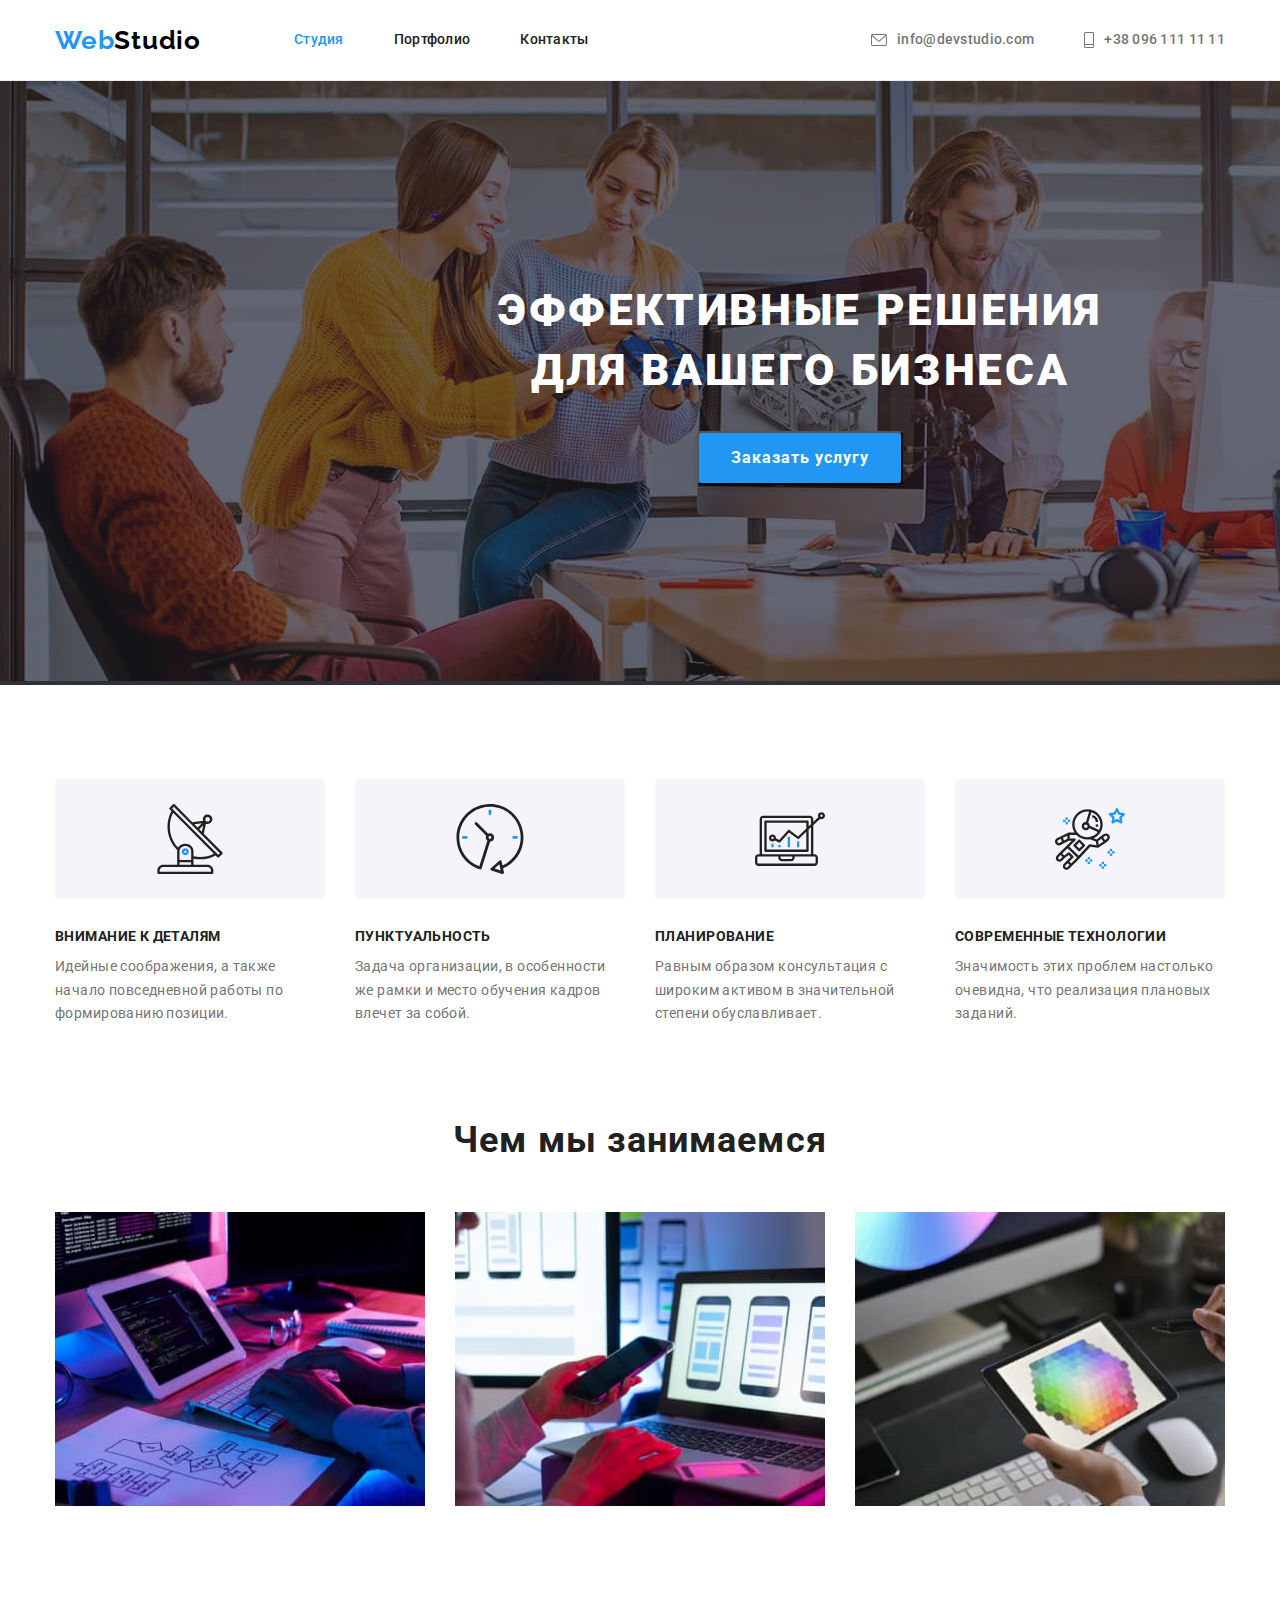
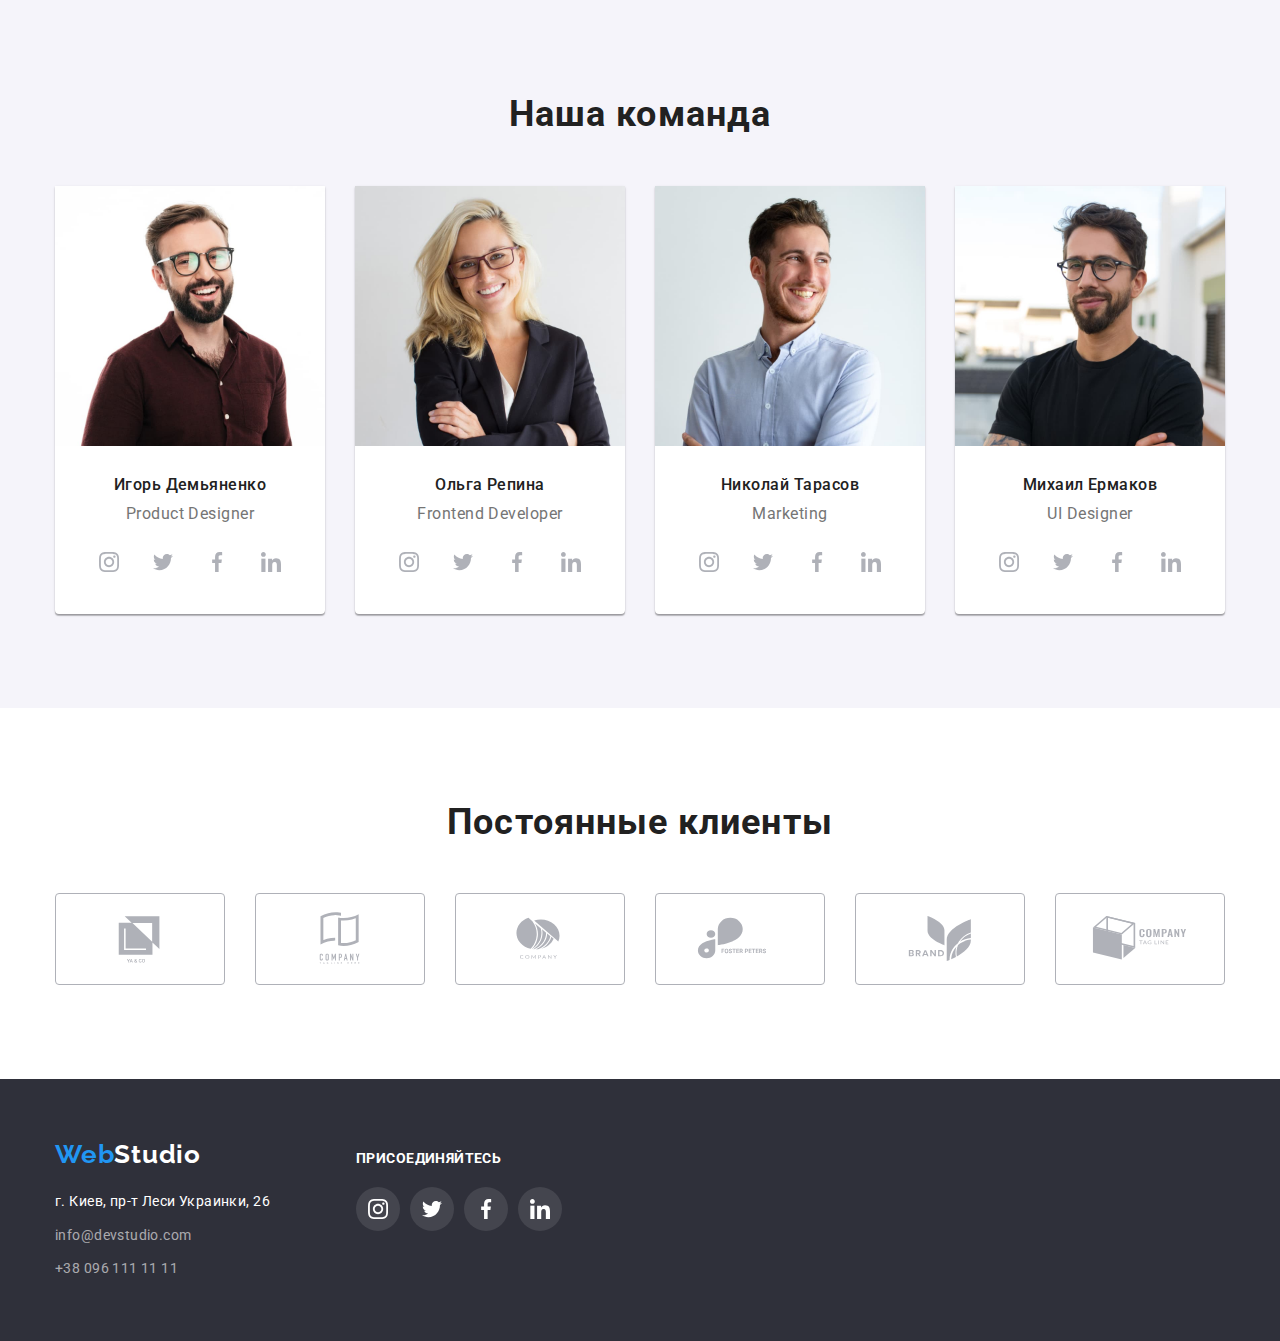
==== index.html @ 5a4e295c "first commit" ====
<!DOCTYPE html>
<html lang="en">
    <head>
        <meta charset="UTF-8">
        <meta http-equiv="X-UA-Compatible" content="IE=edge">
        <meta name="viewport" content="width=device-width, initial-scale=1.0">
        <title>Document</title>
        <link rel="preconnect" href="https://fonts.googleapis.com">
        <link rel="preconnect" href="https://fonts.gstatic.com" crossorigin>
        <link href="https://fonts.googleapis.com/css2?family=Raleway:wght@700&family=Roboto:wght@400;500;700;900&display=swap"
            rel="stylesheet">
        <link rel="stylesheet" href="./css/modern-normalize.css">
        
        <link rel="stylesheet" href="./css/styles.css">
    </head>
    <body>
        <!-- page navigation -->
        <header class="page-header">
            <div class="container page-header__wrapper">
                <nav class="page-header__nav">
                    <a class="logo page-header__logo link" href="index.html"><span class="logo__text">Web</span>Studio</a>
                    <ul class="site-nav list ">
                        <li class="site-nav__item">
                            <a class="site-nav__link link site-nav__link--color" href="index.html">Студия</a>
                        </li>
                        <li class="site-nav__item">
                            <a class="site-nav__link link" href="portfolio.html">Портфолио</a>
                        </li>
                        <li class="site-nav__item">
                            <a class="site-nav__link link" href="">Контакты</a>
                        </li>
                    </ul>
                </nav>
                <ul class="site-contact list ">
                    <li class="site-contact__item">
                        <a class="site-contact__link link" href="">
                        <svg class="site_contact__link--svg" width="16" height="12">
                            <use href="./images/sprite.svg#icon-envelope"></use>
                        </svg>
                        info@devstudio.com
                    </a></li>
                    <li class="site-contact__item">
                        <a class="site-contact__link link" href="">
                            <svg class="site_contact__link--svg" width="10" height="16">
                                <use href="./images/sprite.svg#icon-phone"></use>
                            </svg>
                            +38 096 111 11 11</a></li>
                </ul>
            </div>   
        </header>
        <main>
            <!-- hero -->
            <section class="section-hero">
                <div class="container">
                    <h1 class="main-title">Эффективные решения для вашего бизнеса</h1>
                    <button class="button section-hero__button" type="button">Заказать услугу</button>
                </div>
            
            </section>
            <!-- Особенности -->
            <section class="section-lead">
                <div class="container">
                    <h2 class="title title-hidden">Особенности</h2>
                    <ul class="section-lead__list list">   
                        <li class="section-lead__item">
                            <div class="section-lead__feature--wrapper">
                                <svg class="section-lead__feature--svg" width="70" height="70">
                                    <use href="./images/sprite.svg#icon-antenna"></use>
                                </svg>
                            </div>
                            <h3 class="section-lead__title">внимание к деталям</h3>
                            <p class="text section-lead__text">Идейные соображения, а также начало повседневной работы по формированию
                                позиции.</p>
                        </li>
                        <li class="section-lead__item">
                            <div class="section-lead__feature--wrapper">
                                <svg class="section-lead__feature--svg" width="70" height="70">
                                    <use href="./images/sprite.svg#icon-clock"></use>
                                </svg>
                            </div>
                            <h3 class="section-lead__title">Пунктуальность</h3>
                            <p class="text section-lead__text">Задача организации, в особенности же рамки и место обучения кадров влечет за
                                собой.</p>
                        </li>
                        <li class="section-lead__item">
                            <div class="section-lead__feature--wrapper">
                                <svg class="section-lead__feature--svg" width="70" height="70">
                                    <use href="./images/sprite.svg#icon-diagram"></use>
                                </svg>
                            </div>
                            <h3 class="section-lead__title">Планирование</h3>
                            <p class="text section-lead__text"> Равным образом консультация с широким активом в значительной степени
                                обуславливает.</p>
                        </li>
                        <li class="section-lead__item">
                            <div class="section-lead__feature--wrapper">
                                <svg class="section-lead__feature--svg" width="70" height="70">
                                    <use href="./images/sprite.svg#icon-astronaut"></use>
                                </svg>
                            </div>
                            <h3 class="section-lead__title">Современные технологии</h3>
                            <p class="text section-lead__text">Значимость этих проблем настолько очевидна, что реализация плановых заданий.
                            </p>
                        </li>
                    </ul>
                </div>   
            </section>
            <!-- Чем мы занимаемся -->
            <section class="section-about">
                <div class="container">
                    <h2 class="title section-about__title">Чем мы занимаемся</h2>
                    <ul class="section-about__list list">
                        <li class="section-about__item"><img class="section-about__img" src="./images/image1.jpg" alt="image1" width="370"
                                height="294"></li>
                        <li class="section-about__item"><img class="section-about__img" src="./images/image2.jpg" alt="image2" width="370"
                                height="294"></li>
                        <li class="section-about__item"><img class="section-about__img" src="./images/image3.jpg" alt="image3" width="370"
                                height="294"></li>
                    </ul>
                </div> 
            </section>
            <!-- Наша команда -->
            <section class="section-team">
                <div class="container">
                    <h2 class="title section-team__title">Наша команда</h2>
                    <ul class="section-team-card__list list">
                        <li class="section-team-card__item">
                            <img class="section-team-card__img" src="./images/harry.jpg" alt="Игорь" width="270" height="260">
                            <div class="section-team-card__wrapper">
                                <h3 class="section-team-card__title">Игорь Демьяненко</h3>
                                <p class="text section-team-card__text">Product Designer</p>
                                <ul class="social-media__list list">
                                    <li class="social-media_item">
                                        <a class="social-media__link link" href="">
                                            <svg class="social-media__svg" width="20" height="20">
                                                <use  href="./images/sprite.svg#icon-instagram" ></use>
                                            </svg>
                                        </a></li>
                                    <li class="social-media_item">
                                        <a class="social-media__link link" href="">
                                            <svg class="social-media__svg" width="20" height="20">
                                                <use href="./images/sprite.svg#icon-twitter" ></use>
                                            </svg>
                                        </a>
                                    </li>
                                    <li class="social-media_item">
                                        <a class="social-media__link link" href="">
                                            <svg class="social-media__svg" width="20" height="20">
                                                <use href="./images/sprite.svg#icon-facebook" ></use>
                                            </svg>
                                        </a>
                                    </li>
                                    <li class="social-media_item">
                                        <a class="social-media__link link" href="">
                                            <svg class="social-media__svg" width="20" height="20">
                                                <use href="./images/sprite.svg#icon-linkedin" ></use>
                                            </svg>
                                        </a>
                                    </li>
                                </ul>
                            </div>
                        </li>
                        <li class="section-team-card__item">
                            <img class="section-team-card__img" src="./images/olya.jpg" alt="Ольга" width="270" height="260">
                            <div class="section-team-card__wrapper">
                                <h3 class="section-team-card__title">Ольга Репина</h3>
                                <p class="text section-team-card__text">Frontend Developer</p>
                                <ul class="social-media__list list">
                                    <li class="social-media_item">
                                        <a class="social-media__link link" href="">
                                            <svg class="social-media__svg" width="20" height="20">
                                                <use href="./images/sprite.svg#icon-instagram"></use>
                                            </svg>
                                        </a>
                                    </li>
                                    <li class="social-media_item">
                                        <a class="social-media__link link" href="">
                                            <svg class="social-media__svg" width="20" height="20">
                                                <use href="./images/sprite.svg#icon-twitter"></use>
                                            </svg>
                                        </a>
                                    </li>
                                    <li class="social-media_item">
                                        <a class="social-media__link link" href="">
                                            <svg class="social-media__svg" width="20" height="20">
                                                <use href="./images/sprite.svg#icon-facebook"></use>
                                            </svg>
                                        </a>
                                    </li>
                                    <li class="social-media_item">
                                        <a class="social-media__link link" href="">
                                            <svg class="social-media__svg" width="20" height="20">
                                                <use href="./images/sprite.svg#icon-linkedin"></use>
                                            </svg>
                                        </a>
                                    </li>
                                </ul>
                            </div>
                        </li>
                        <li class="section-team-card__item">
                            <img class="section-team-card__img" src="./images/nick.jpg" alt="Николай" width="270" height="260">
                            <div class="section-team-card__wrapper">
                                <h3 class="section-team-card__title">Николай Тарасов</h3>
                                <p class="text section-team-card__text">Marketing</p>
                                <ul class="social-media__list list">
                                    <li class="social-media_item">
                                        <a class="social-media__link link" href="">
                                            <svg class="social-media__svg" width="20" height="20">
                                                <use href="./images/sprite.svg#icon-instagram"></use>
                                            </svg>
                                        </a>
                                    </li>
                                    <li class="social-media_item">
                                        <a class="social-media__link link" href="">
                                            <svg class="social-media__svg" width="20" height="20">
                                                <use href="./images/sprite.svg#icon-twitter"></use>
                                            </svg>
                                        </a>
                                    </li>
                                    <li class="social-media_item">
                                        <a class="social-media__link link" href="">
                                            <svg class="social-media__svg" width="20" height="20">
                                                <use href="./images/sprite.svg#icon-facebook"></use>
                                            </svg>
                                        </a>
                                    </li>
                                    <li class="social-media_item">
                                        <a class="social-media__link link" href="">
                                            <svg class="social-media__svg" width="20" height="20">
                                                <use href="./images/sprite.svg#icon-linkedin"></use>
                                            </svg>
                                        </a>
                                    </li>
                                </ul>
                            </div>
                        </li>
                        <li class="section-team-card__item">
                            <img class="section-team-card__img" src="./images/mike.jpg" alt="Михаил" width="270" height="260">
                            <div class="section-team-card__wrapper">
                                <h3 class="section-team-card__title">Михаил Ермаков</h3>
                                <p class="text section-team-card__text">UI Designer</p>
                                <ul class="social-media__list list">
                                    <li class="social-media_item">
                                        <a class="social-media__link link" href="">
                                            <svg class="social-media__svg" width="20" height="20">
                                                <use href="./images/sprite.svg#icon-instagram"></use>
                                            </svg>
                                        </a>
                                    </li>
                                    <li class="social-media_item">
                                        <a class="social-media__link link" href="">
                                            <svg class="social-media__svg" width="20" height="20">
                                                <use href="./images/sprite.svg#icon-twitter"></use>
                                            </svg>
                                        </a>
                                    </li>
                                    <li class="social-media_item">
                                        <a class="social-media__link link" href="">
                                            <svg class="social-media__svg" width="20" height="20">
                                                <use href="./images/sprite.svg#icon-facebook"></use>
                                            </svg>
                                        </a>
                                    </li>
                                    <li class="social-media_item">
                                        <a class="social-media__link link" href="">
                                            <svg class="social-media__svg" width="20" height="20">
                                                <use href="./images/sprite.svg#icon-linkedin"></use>
                                            </svg>
                                        </a>
                                    </li>
                                </ul>
                            </div>  
                        </li>
                    </ul>
                </div>    
            </section>
            <!-- Постоянные клиенты -->
            <section class="section-costumers">
                <div class="container">
                    <h2 class="title section-costumers__title">Постоянные клиенты</h2>
                    <ul class="section-costumers__list list">
                        <li class="section-costumers__item">
                            <a class="section-costumers__link link" href="">
                                <svg class="section-costumers__svg" width="106" height="60">
                                    <use href="./images/sprite.svg#icon-logo1"></use>
                                </svg>
                            </a>
                        </li>
                        <li class="section-costumers__item">
                            <a class="section-costumers__link link" href="">
                                <svg class="section-costumers__svg" width="106" height="60">
                                    <use href="./images/sprite.svg#icon-logo2"></use>
                                </svg>
                            </a>
                        </li>
                        <li class="section-costumers__item">
                            <a class="section-costumers__link link" href="">
                                <svg class="section-costumers__svg" width="106" height="60">
                                    <use href="./images/sprite.svg#icon-logo3"></use>
                                </svg>
                            </a>
                        </li>
                        <li class="section-costumers__item">
                            <a class="section-costumers__link link" href="">
                                <svg class="section-costumers__svg" width="106" height="60">
                                    <use href="./images/sprite.svg#icon-logo4"></use>
                                </svg>
                            </a>
                        </li>
                        <li class="section-costumers__item">
                            <a class="section-costumers__link link" href="">
                                <svg class="section-costumers__svg" width="106" height="60">
                                    <use href="./images/sprite.svg#icon-logo5"></use>
                                </svg>
                            </a>
                        </li>
                        <li class="section-costumers__item">
                            <a class="section-costumers__link link" href="">
                                <svg class="section-costumers__svg" width="106" height="60">
                                    <use href="./images/sprite.svg#icon-logo6"></use>
                                </svg>
                            </a>
                        </li>
                    </ul>
                </div>
                
            </section>
        </main>
        <!-- footer -->
        <footer class="site-footer">
            <div class="container site-footer__container">
                <div class="site-footer__wrapper">
                    <a class="logo link site-footer__link--color site-footer__link--margin" href=""><span
                            class="logo__text">Web</span>Studio</a>
                    <address class="site-address">
                        <p class="site-address__text text">г. Киев, пр-т Леси Украинки, 26</p>
                    </address>
                    <ul class="footer-site-contact list">
                        <li class="footer-site-contact__item"><a class="link footer-site-contact__link" href="">info@devstudio.com</a></li>
                        <li class="footer-site-contact__item"><a class="link footer-site-contact__link" href="">+38 096 111 11 11</a></li>
                    </ul>
                </div>  
                <div class="footer-media">
                    <p class="footer-media__text">присоединяйтесь</p>
                    <ul class="social-media__list list">
                        <li class="social-media_item">
                            <a class="social-media__link social-media__link--dark link" href="">
                                <svg class="social-media__svg--dark" width="20" height="20">
                                    <use href="./images/sprite.svg#icon-instagram"></use>
                                </svg>
                            </a>
                        </li>
                        <li class="social-media_item">
                            <a class="social-media__link social-media__link--dark link" href="">
                                <svg class="social-media__svg--dark" width="20" height="20">
                                    <use href="./images/sprite.svg#icon-twitter"></use>
                                </svg>
                            </a>
                        </li>
                        <li class="social-media_item">
                            <a class="social-media__link social-media__link--dark link" href="">
                                <svg class="social-media__svg--dark" width="20" height="20">
                                    <use href="./images/sprite.svg#icon-facebook"></use>
                                </svg>
                            </a>
                        </li>
                        <li class="social-media_item">
                            <a class="social-media__link social-media__link--dark link" href="">
                                <svg class="social-media__svg--dark" width="20" height="20">
                                    <use href="./images/sprite.svg#icon-linkedin"></use>
                                </svg>
                            </a>
                        </li>
                    </ul>
                </div>
            </div>         
        </footer>
    </body>
</html>
---- css/styles.css ----
:root {
  --primary-title-color: #fff;
  --primary-text-color: #757575;
  --secondary-title-color: #212121;
  --secondary-text-color: #ffffff;
  --accent-color: #2196f3;
  --background-color: #2f303a;
  --secondary-background-color: #f5f4fa;
  --social-media-fill: #afb1b8;
  --social-media-fill-dark: #ffffff;
}
h1,
h2,
h3,
h4,
h5,
h6,
p {
  margin-top: 0;
  margin-bottom: 0;
}
ul,
ol {
  padding-left: 0;
  margin-top: 0;
  margin-bottom: 0;
}
body {
  font-family: Roboto, sans-serif;
  color: #212121;
}
img {
  display: block;
}
.list {
  list-style: none;
}
.link {
  text-decoration: none;
  display: block;
}
.text {
  color: var(--primary-text-color);
  font-style: normal;
  font-weight: normal;
}
.title {
  margin-bottom: 50px;
}
.title-hidden {
  position: absolute;
  width: 1px;
  height: 1px;
  margin: -1px;
  border: 0;
  padding: 0;
  white-space: nowrap;
  clip-path: inset(100%);
  clip: rect(0 0 0 0);
  overflow: hidden;
}
.container {
  width: 1200px;
  margin-left: auto;
  margin-right: auto;
  padding-left: 15px;
  padding-right: 15px;
}
/* page navigation */
.page-header {
  border-bottom: 1px solid #ececec;
}
.page-header__wrapper {
  display: flex;
  align-items: center;
  justify-content: space-between;
}
.page-header__nav {
  display: flex;
  align-items: center;
}
.page-header__logo {
  margin-right: 93px;
}
.logo {
  font-family: Raleway;
  font-style: normal;
  font-weight: bold;
  font-size: 26px;
  line-height: 1.19;
  letter-spacing: 0.03em;
  color: #000000;
}
.logo__text {
  color: var(--accent-color);
}
.site-nav {
  display: flex;
}
.site-nav__item:not(:last-child) {
  margin-right: 50px;
}
.site-nav__link:hover,
.site-nav__link:focus {
  color: var(--accent-color);
}
.site-nav__link {
  font-style: normal;
  font-weight: 500;
  font-size: 14px;
  line-height: 1.14;
  letter-spacing: 0.02em;
  color: var(--secondary-title-color);
  padding: 32px 0;
}
.site-nav__link--color {
  color: var(--accent-color);
}
.site-contact {
  display: flex;
}
.site-contact__item:not(:last-child) {
  margin-right: 50px;
}
.site-contact__link {
  display: flex;
  align-items: center;
  font-weight: 500;
  font-style: normal;
  font-size: 14px;
  line-height: 1.14;
  letter-spacing: 0.02em;
  color: var(--primary-text-color);
  padding: 32px 0;
}
.site-contact__link:focus,
.site-contact__link:hover {
  color: var(--accent-color);
}
.site_contact__link--svg {
  fill: var(--primary-text-color);
  margin-right: 10px;
}
.site-contact__link:focus .site_contact__link--svg,
.site-contact__link:hover .site_contact__link--svg {
  fill: var(--accent-color);
}
/* hero */
.section-hero {
  background: var(--background-color);
  background-image: linear-gradient(rgba(47, 48, 58, 0.4), rgba(47, 48, 58, 0.4)),
    url(../images/title-image.jpg);
  background-repeat: no-repeat;
  width: 1600px;
  margin: 0 auto;
  padding-top: 200px;
  padding-bottom: 200px;
  text-align: center;
}
.main-title {
  font-weight: 900;
  font-size: 44px;
  line-height: 1.36;
  letter-spacing: 0.06em;
  text-transform: uppercase;
  /* text-shadow: 1px 1px 8px black; */
  color: var(--primary-title-color);
  margin: 0px auto 30px auto;
  max-width: 696px;
}
.section-hero__button {
  font-style: normal;
  font-weight: bold;
  font-size: 16px;
  line-height: 30px;
  letter-spacing: 0.06em;
  color: var(--secondary-text-color);
  margin: 0 auto;
  padding: 10px 32px;
}
.section-hero__button:focus,
.section-hero__button:hover {
  background: #188ce8;
}
.button {
  display: block;
  background: var(--accent-color);
  box-shadow: 0px 4px 4px rgba(0, 0, 0, 0.15);
  border-radius: 4px;
}
.button:focus,
.button:hover {
  background: #188ce8;
}
/* Особенности */
.section-lead {
  padding: 94px 0px;
}
.section-lead__feature--wrapper {
  display: flex;
  justify-content: center;
  align-items: center;
  height: 120px;
  background: #f5f4fa;
  border-radius: 4px;
  margin-bottom: 30px;
}
.section-lead__feature--svg {
  fill: black;
}
.section-lead__title {
  font-size: 14px;
  line-height: 1.14;
  letter-spacing: 0.03em;
  text-transform: uppercase;
  margin-bottom: 10px;
}
.section-lead__text {
  font-size: 14px;
  line-height: 1.71;
  letter-spacing: 0.03em;
  width: 270px;
}
.section-lead__list {
  display: flex;
}
.section-lead__item {
  width: 270px;
  height: auto;
}
.section-lead__item:not(:last-child) {
  margin-right: 30px;
}
/* Чем мы занимаемся */
.section-about {
  padding-bottom: 94px;
}
.section-about__title {
  font-size: 36px;
  line-height: 1.16;
  letter-spacing: 0.03em;
  text-align: center;
}
.section-about__list {
  display: flex;
}
.section-about__item:not(:last-child) {
  margin-right: 30px;
}
/* Наша команда */
.section-team {
  background: var(--secondary-background-color);
  padding: 94px 0px;
}
.section-team__title {
  font-size: 36px;
  line-height: 1.16;
  letter-spacing: 0.03em;
  text-align: center;
}
.section-team-card__list {
  display: flex;
}
.section-team-card__item {
  background: #ffffff;
  box-shadow: 0px 1px 3px rgba(0, 0, 0, 0.12), 0px 1px 1px rgba(0, 0, 0, 0.14),
    0px 2px 1px rgba(0, 0, 0, 0.2);
  border-radius: 0px 0px 4px 4px;
  max-width: 270px;
}
.section-team-card__item:not(:last-child) {
  margin-right: 30px;
}
.section-team-card__wrapper {
  padding: 30px 32px;
}
.section-team-card__title {
  font-weight: 500;
  font-size: 16px;
  line-height: 1.18;
  letter-spacing: 0.03em;
  margin-bottom: 10px;
  text-align: center;
}
.section-team-card__text {
  font-size: 16px;
  line-height: 1.18;
  letter-spacing: 0.03em;
  text-align: center;
  margin-bottom: 16px;
}
.social-media_item:not(:last-child) {
  margin-right: 10px;
}
.social-media__list {
  display: flex;
}
.social-media__link {
  display: flex;
  align-items: center;
  justify-content: center;
  width: 44px;
  height: 44px;
  border-radius: 50%;
}
.social-media__link--dark {
  background-color: rgba(255, 255, 255, 0.1);
}
.social-media__link:hover,
.social-media__link:focus {
  background-color: var(--accent-color);
}
.social-media__svg {
  fill: var(--social-media-fill);
}
.social-media__svg--dark {
  fill: var(--social-media-fill-dark);
}
.social-media__link:hover .social-media__svg,
.social-media__link:focus .social-media__svg {
  fill: var(--secondary-text-color);
}
/*  Постоянные клиенты  */
.section-costumers {
  padding: 94px 0;
}
.section-costumers__title {
  font-size: 36px;
  line-height: 1.16;
  text-align: center;
  letter-spacing: 0.03em;
}
.section-costumers__list {
  display: flex;
  justify-content: center;
  align-items: center;
}
.section-costumers__item:not(:last-child) {
  margin-right: 30px;
}
.section-costumers__link {
  display: flex;
  justify-content: center;
  align-items: center;
  width: 170px;
  height: 92px;
  border: 1px solid #afb1b8;
  border-radius: 4px;
}
.section-costumers__svg {
  fill: var(--social-media-fill);
}
.section-costumers__link:focus,
.section-costumers__link:hover {
  border: 1px solid #2196f3;
}
.section-costumers__link:focus .section-costumers__svg,
.section-costumers__link:hover .section-costumers__svg {
  fill: var(--accent-color);
}
/* portfolio cards */
.section-portfolio {
  padding: 94px 0px;
}
.section-portfolio__filter {
  display: flex;
  justify-content: center;
  margin-bottom: 50px;
}
.section-portfolio__item:not(:last-child) {
  margin-right: 8px;
}
.section-portfolio__button {
  font-family: Roboto;
  font-style: normal;
  font-weight: 500;
  font-size: 16px;
  line-height: 1.62;
  letter-spacing: 0.03em;
  color: var(--secondary-title-color);
  background: var(--secondary-background-color);
  border-radius: 4px;
  border: 0;
  cursor: pointer;
  padding: 6px 22px;
}
.section-portfolio__button:hover,
.section-portfolio__button:focus {
  background: var(--accent-color);
  box-shadow: 0px 3px 1px rgba(0, 0, 0, 0.1), 0px 1px 2px rgba(0, 0, 0, 0.08),
    0px 2px 2px rgba(0, 0, 0, 0.12);
  border-radius: 4px;
  color: var(--secondary-text-color);
}
.section-portfolio__title {
  font-size: 18px;
  line-height: 2;
  letter-spacing: 0.06em;
  margin-bottom: 4px;
  color: var(--secondary-title-color);
}
.section-portfolio-pic__list {
  display: flex;
  flex-wrap: wrap;
}
.section-portfolio-pic__item {
  margin-right: 30px;
  margin-bottom: 30px;
  width: 370px;
  background: #ffffff;
}
.section-portfolio-pic__item:nth-child(3n) {
  margin-right: 0px;
}
.section-portfolio-pic__item:nth-last-child(-n + 3) {
  margin-bottom: 0px;
}
.section-portfolio-pic__link:hover,
.section-portfolio-pic__link:focus {
  box-shadow: 0px 1px 1px rgba(0, 0, 0, 0.12), 0px 4px 4px rgba(0, 0, 0, 0.06),
    1px 4px 6px rgba(0, 0, 0, 0.16);
}
.section-portfolio-text-wrapper {
  padding: 19px 24px;
  border-left: 1px solid #eeeeee;
  border-right: 1px solid #eeeeee;
  border-bottom: 1px solid #eeeeee;
}
.section-portfolio__text {
  font-size: 16px;
  line-height: 1.87;
  letter-spacing: 0.03em;
}
/* footer */
.site-footer {
  background: var(--background-color);
  padding: 60px 0px;
}
.site-footer__container {
  display: flex;
  align-items: baseline;
}
.site-footer__wrapper {
  display: inline;
  margin-right: 70px;
}
.site-footer__text {
  color: white;
}
.site-address__text {
  font-size: 14px;
  line-height: 1.71;
  letter-spacing: 0.03em;
  color: var(--secondary-text-color);
  margin-bottom: 10px;
  width: 231px;
}
.site-footer__link--color {
  color: var(--secondary-text-color);
}
.site-footer__link--margin {
  margin-bottom: 20px;
}
.footer-site-contact__item:not(:last-child) {
  margin-bottom: 9px;
}
.footer-site-contact__link {
  font-weight: normal;
  font-size: 14px;
  line-height: 1.71;
  letter-spacing: 0.03em;
  color: rgba(255, 255, 255, 0.6);
}
.footer-media {
  width: 206;
  height: 80;
}
.footer-media__text {
  font-weight: bold;
  font-size: 14px;
  line-height: 1.14;
  letter-spacing: 0.03em;
  text-transform: uppercase;
  color: var(--secondary-text-color);
  margin-bottom: 20px;
}
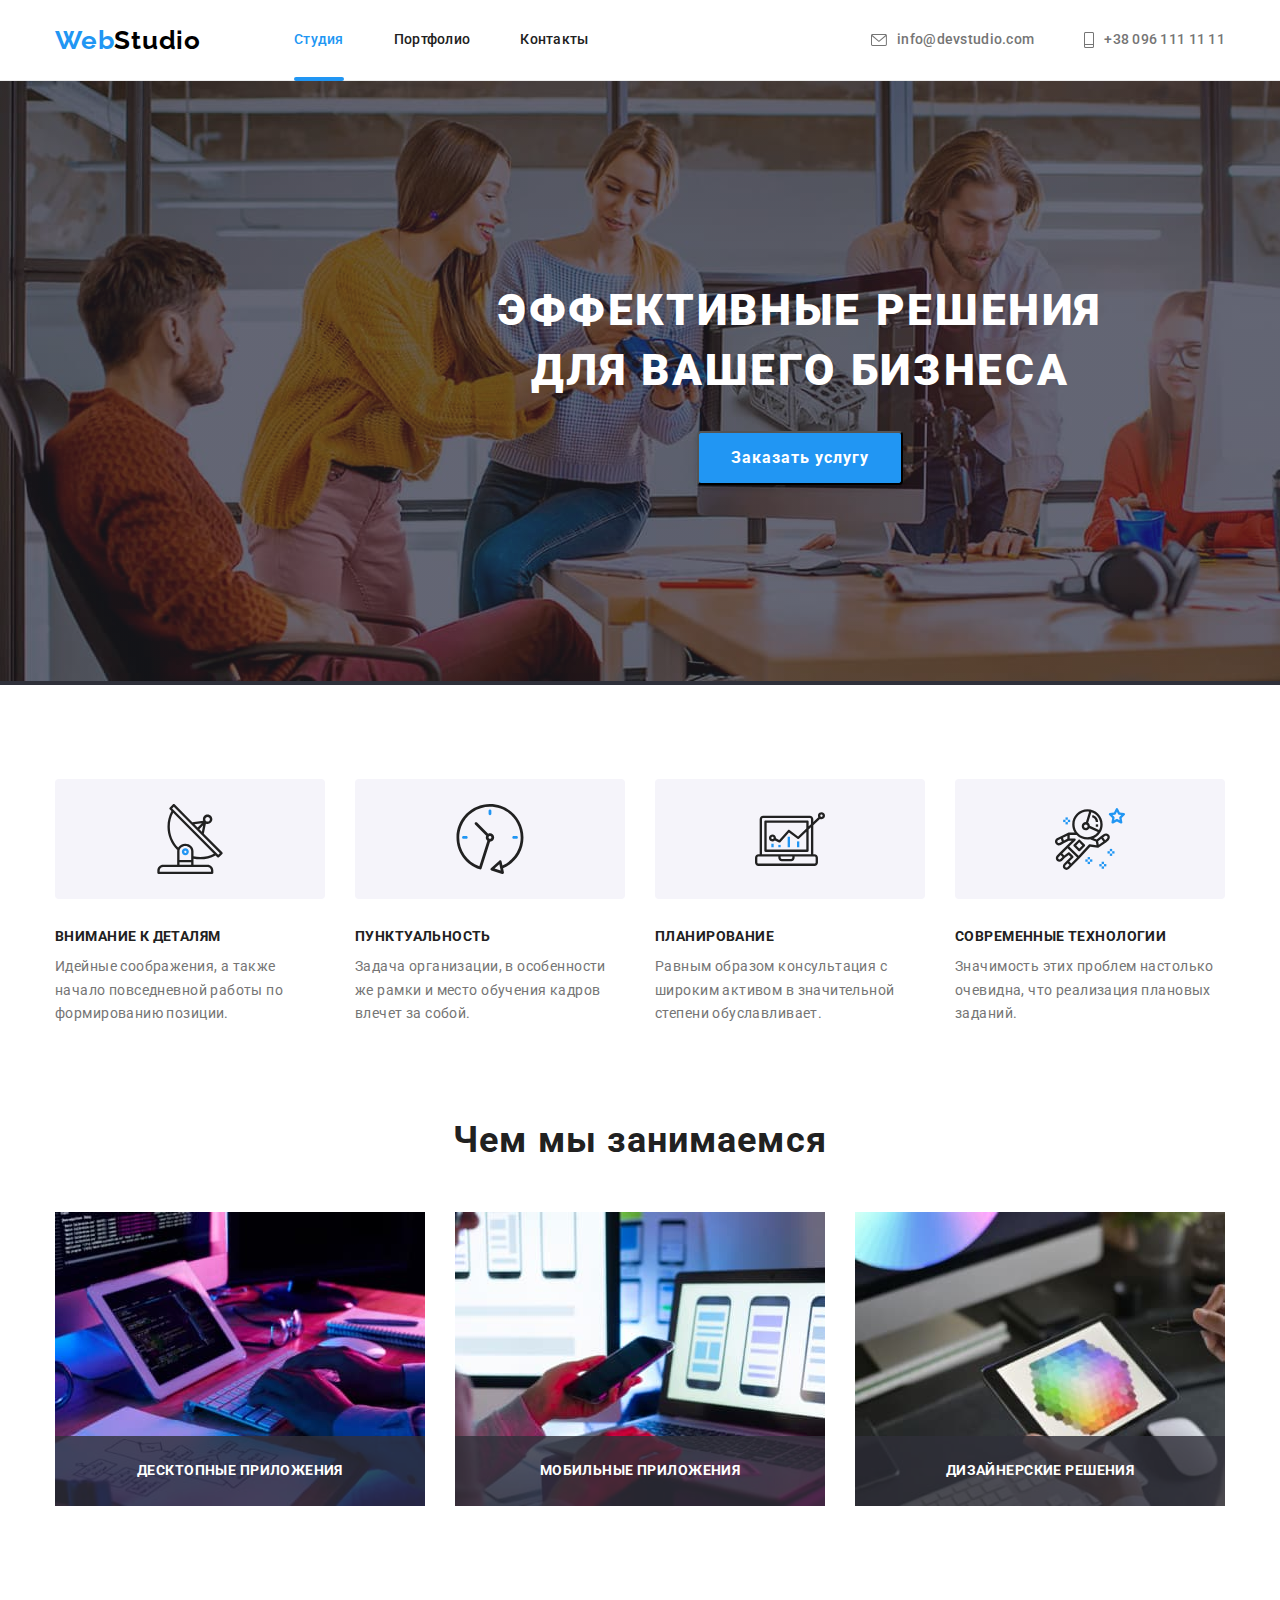
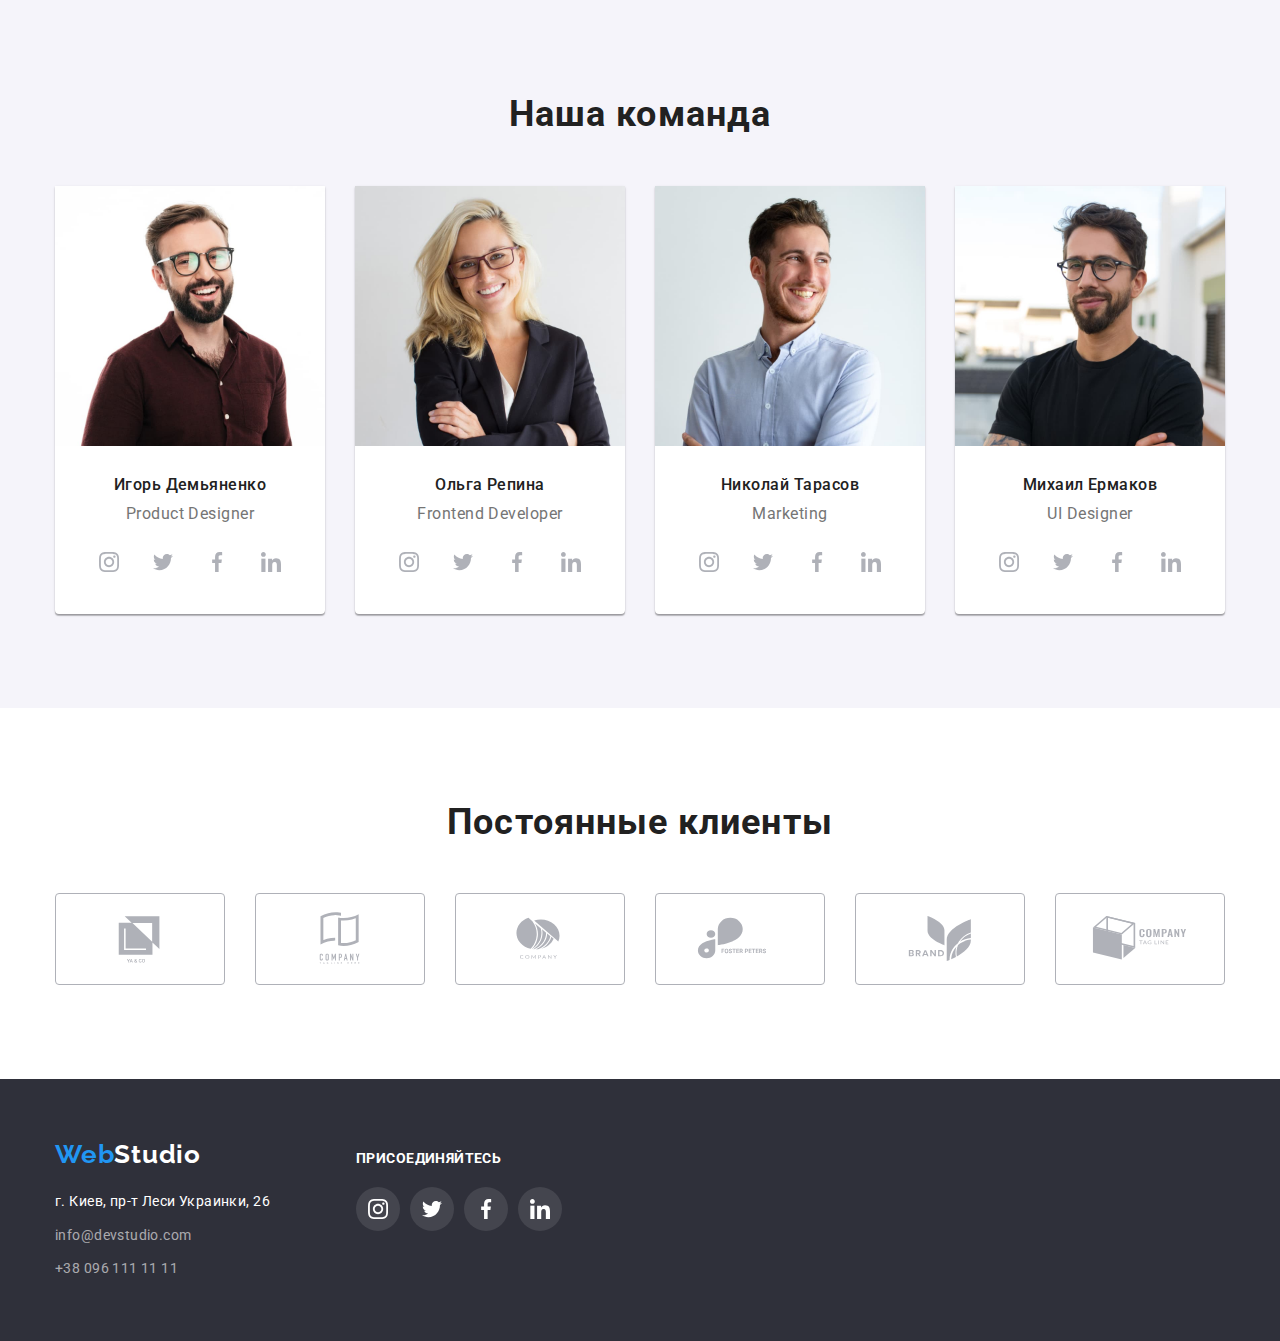
==== commit f3933745: "main page" ====
--- a/index.html
+++ b/index.html
@@ -21,7 +21,7 @@
                     <a class="logo page-header__logo link" href="index.html"><span class="logo__text">Web</span>Studio</a>
                     <ul class="site-nav list ">
                         <li class="site-nav__item">
-                            <a class="site-nav__link link site-nav__link--color" href="index.html">Студия</a>
+                            <a class="site-nav__link link site-nav__link--color site-nav__link--after" href="index.html">Студия</a>
                         </li>
                         <li class="site-nav__item">
                             <a class="site-nav__link link" href="portfolio.html">Портфолио</a>
@@ -34,14 +34,14 @@
                 <ul class="site-contact list ">
                     <li class="site-contact__item">
                         <a class="site-contact__link link" href="">
-                        <svg class="site_contact__link--svg" width="16" height="12">
+                        <svg class="site-contact__link--svg" width="16" height="12">
                             <use href="./images/sprite.svg#icon-envelope"></use>
                         </svg>
                         info@devstudio.com
                     </a></li>
                     <li class="site-contact__item">
                         <a class="site-contact__link link" href="">
-                            <svg class="site_contact__link--svg" width="10" height="16">
+                            <svg class="site-contact__link--svg" width="10" height="16">
                                 <use href="./images/sprite.svg#icon-phone"></use>
                             </svg>
                             +38 096 111 11 11</a></li>
@@ -110,12 +110,25 @@
                 <div class="container">
                     <h2 class="title section-about__title">Чем мы занимаемся</h2>
                     <ul class="section-about__list list">
-                        <li class="section-about__item"><img class="section-about__img" src="./images/image1.jpg" alt="image1" width="370"
-                                height="294"></li>
-                        <li class="section-about__item"><img class="section-about__img" src="./images/image2.jpg" alt="image2" width="370"
-                                height="294"></li>
-                        <li class="section-about__item"><img class="section-about__img" src="./images/image3.jpg" alt="image3" width="370"
-                                height="294"></li>
+                        <li class="section-about__item">
+                            <div class="section-about-overlay__wrapper">
+                                <img class="section-about__img" src="./images/image1.jpg" alt="image1" width="370" height="294">
+                                <p class="section-about-overlay__text text">десктопные приложения</p>
+                            </div>
+                            
+                            </li>
+                        <li class="section-about__item">
+                            <div class="section-about-overlay__wrapper">
+                                <img class="section-about__img" src="./images/image2.jpg" alt="image2" width="370" height="294">
+                                <p class="section-about-overlay__text text">мобильные приложения</p>
+                            </div>
+                            </li>
+                        <li class="section-about__item">
+                            <div class="section-about-overlay__wrapper">
+                                <img class="section-about__img" src="./images/image3.jpg" alt="image3" width="370" height="294">
+                                <p class="section-about-overlay__text text">дизайнерские решения</p>
+                            </div>
+                            </li>
                     </ul>
                 </div> 
             </section>
--- a/css/styles.css
+++ b/css/styles.css
@@ -97,12 +97,16 @@
 .site-nav {
   display: flex;
 }
+.site-nav__item {
+  position: relative;
+}
 .site-nav__item:not(:last-child) {
   margin-right: 50px;
 }
 .site-nav__link:hover,
 .site-nav__link:focus {
   color: var(--accent-color);
+  transition: color 250ms cubic-bezier(0.4, 0, 0.2, 1);
 }
 .site-nav__link {
   font-style: normal;
@@ -116,6 +120,16 @@
 .site-nav__link--color {
   color: var(--accent-color);
 }
+.site-nav__link--after::after {
+  content: '';
+  position: absolute;
+  display: block;
+  background-color: var(--accent-color);
+  width: 100%;
+  height: 4px;
+  bottom: -1px;
+  border-radius: 2px;
+}
 .site-contact {
   display: flex;
 }
@@ -136,13 +150,14 @@
 .site-contact__link:focus,
 .site-contact__link:hover {
   color: var(--accent-color);
-}
-.site_contact__link--svg {
+  transition: color 250ms cubic-bezier(0.4, 0, 0.2, 1);
+}
+.site-contact__link--svg {
   fill: var(--primary-text-color);
   margin-right: 10px;
 }
-.site-contact__link:focus .site_contact__link--svg,
-.site-contact__link:hover .site_contact__link--svg {
+.site-contact__link:focus .site-contact__link--svg,
+.site-contact__link:hover .site-contact__link--svg {
   fill: var(--accent-color);
 }
 /* hero */
@@ -187,6 +202,7 @@
   background: var(--accent-color);
   box-shadow: 0px 4px 4px rgba(0, 0, 0, 0.15);
   border-radius: 4px;
+  transition: background 250ms cubic-bezier(0.4, 0, 0.2, 1);
 }
 .button:focus,
 .button:hover {
@@ -244,8 +260,30 @@
 .section-about__list {
   display: flex;
 }
+
 .section-about__item:not(:last-child) {
   margin-right: 30px;
+}
+.section-about-overlay__wrapper {
+  position: relative;
+  /* overflow: hidden; */
+}
+.section-about-overlay__text {
+  font-weight: bold;
+  font-size: 14px;
+  line-height: 1.14;
+  text-align: center;
+  letter-spacing: 0.03em;
+  text-transform: uppercase;
+  color: #ffffff;
+
+  position: absolute;
+  bottom: 0;
+  left: 0;
+  width: 100%;
+  height: 70px;
+  background: rgba(47, 48, 58, 0.8);
+  padding: 27px 80px;
 }
 /* Наша команда */
 .section-team {
@@ -309,6 +347,7 @@
 .social-media__link:hover,
 .social-media__link:focus {
   background-color: var(--accent-color);
+  transition: background 250ms cubic-bezier(0.4, 0, 0.2, 1);
 }
 .social-media__svg {
   fill: var(--social-media-fill);
@@ -353,10 +392,12 @@
 .section-costumers__link:focus,
 .section-costumers__link:hover {
   border: 1px solid #2196f3;
+  transition: border 250ms cubic-bezier(0.4, 0, 0.2, 1);
 }
 .section-costumers__link:focus .section-costumers__svg,
 .section-costumers__link:hover .section-costumers__svg {
   fill: var(--accent-color);
+  transition: fill 250ms cubic-bezier(0.4, 0, 0.2, 1);
 }
 /* portfolio cards */
 .section-portfolio {
@@ -391,6 +432,7 @@
     0px 2px 2px rgba(0, 0, 0, 0.12);
   border-radius: 4px;
   color: var(--secondary-text-color);
+  transition: background 250ms cubic-bezier(0.4, 0, 0.2, 1);
 }
 .section-portfolio__title {
   font-size: 18px;
@@ -419,6 +461,7 @@
 .section-portfolio-pic__link:focus {
   box-shadow: 0px 1px 1px rgba(0, 0, 0, 0.12), 0px 4px 4px rgba(0, 0, 0, 0.06),
     1px 4px 6px rgba(0, 0, 0, 0.16);
+  transition: box-shadow 250ms cubic-bezier(0.4, 0, 0.2, 1);
 }
 .section-portfolio-text-wrapper {
   padding: 19px 24px;
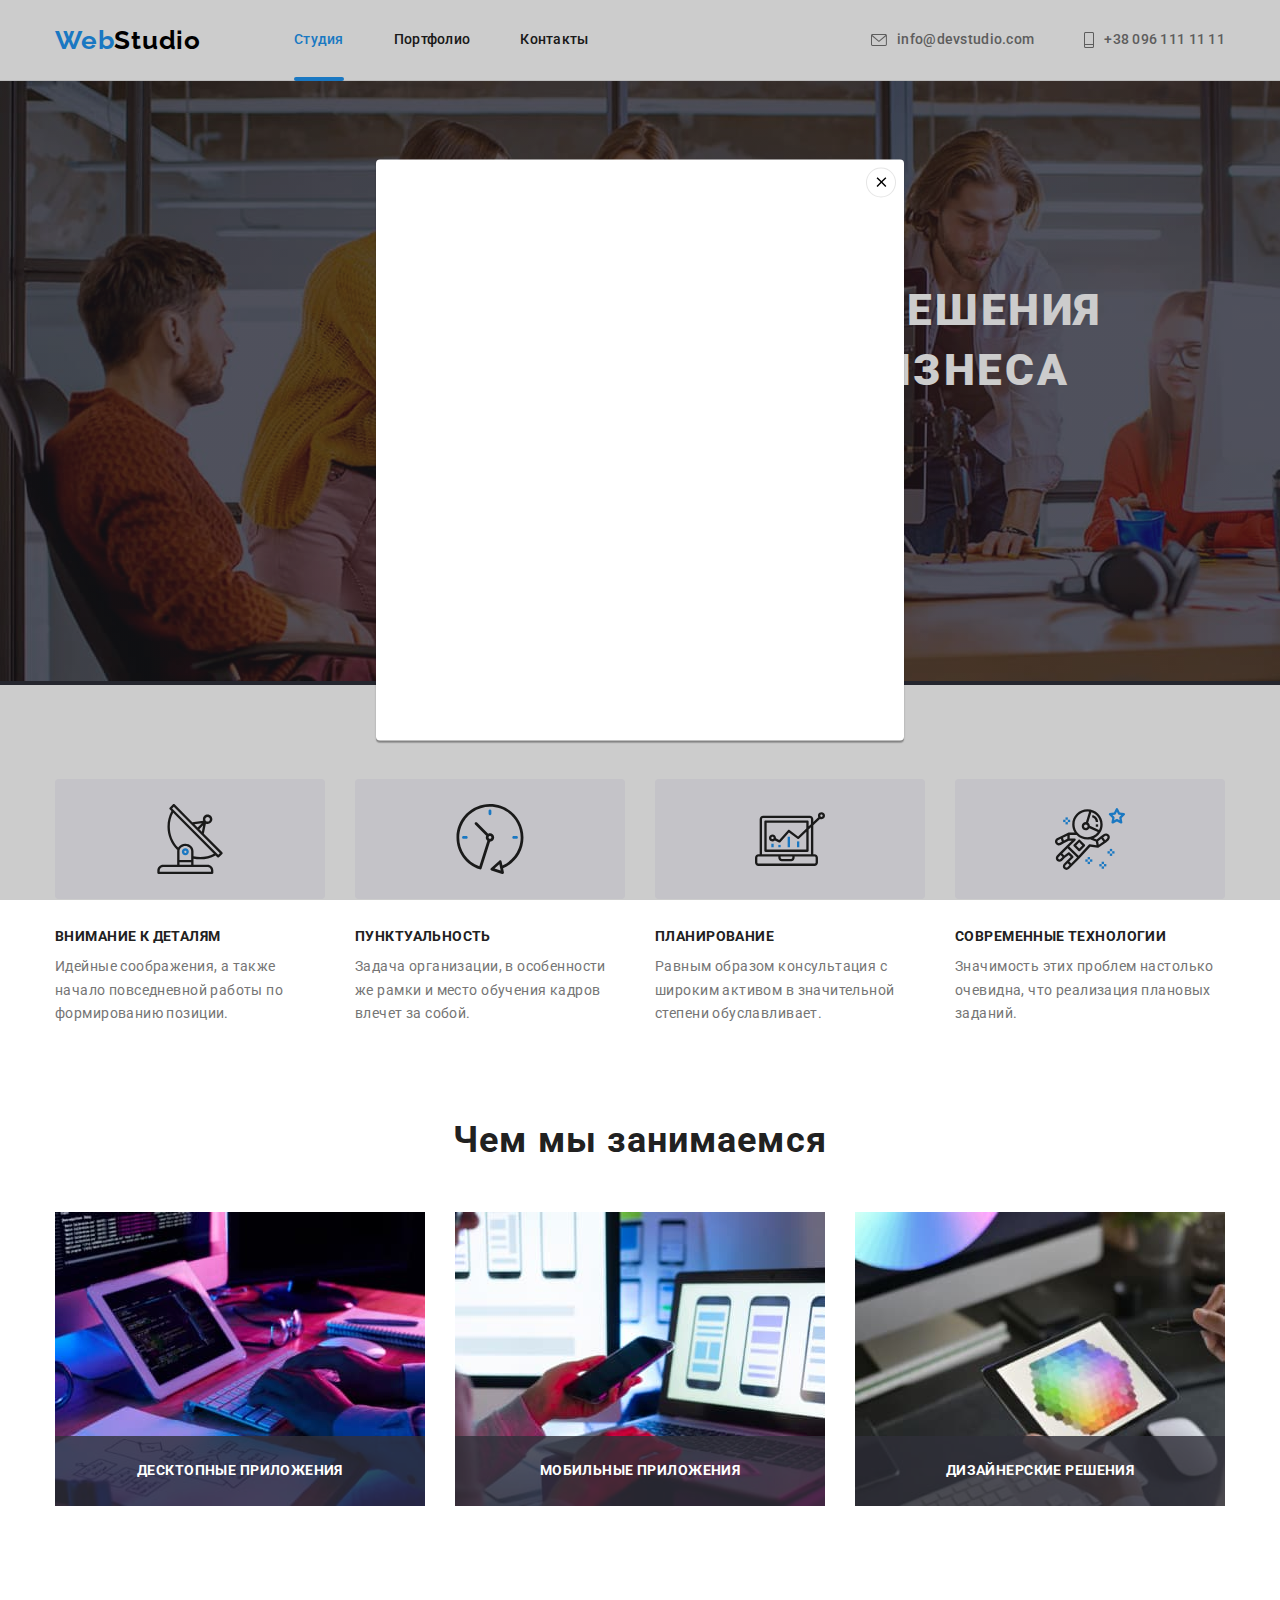
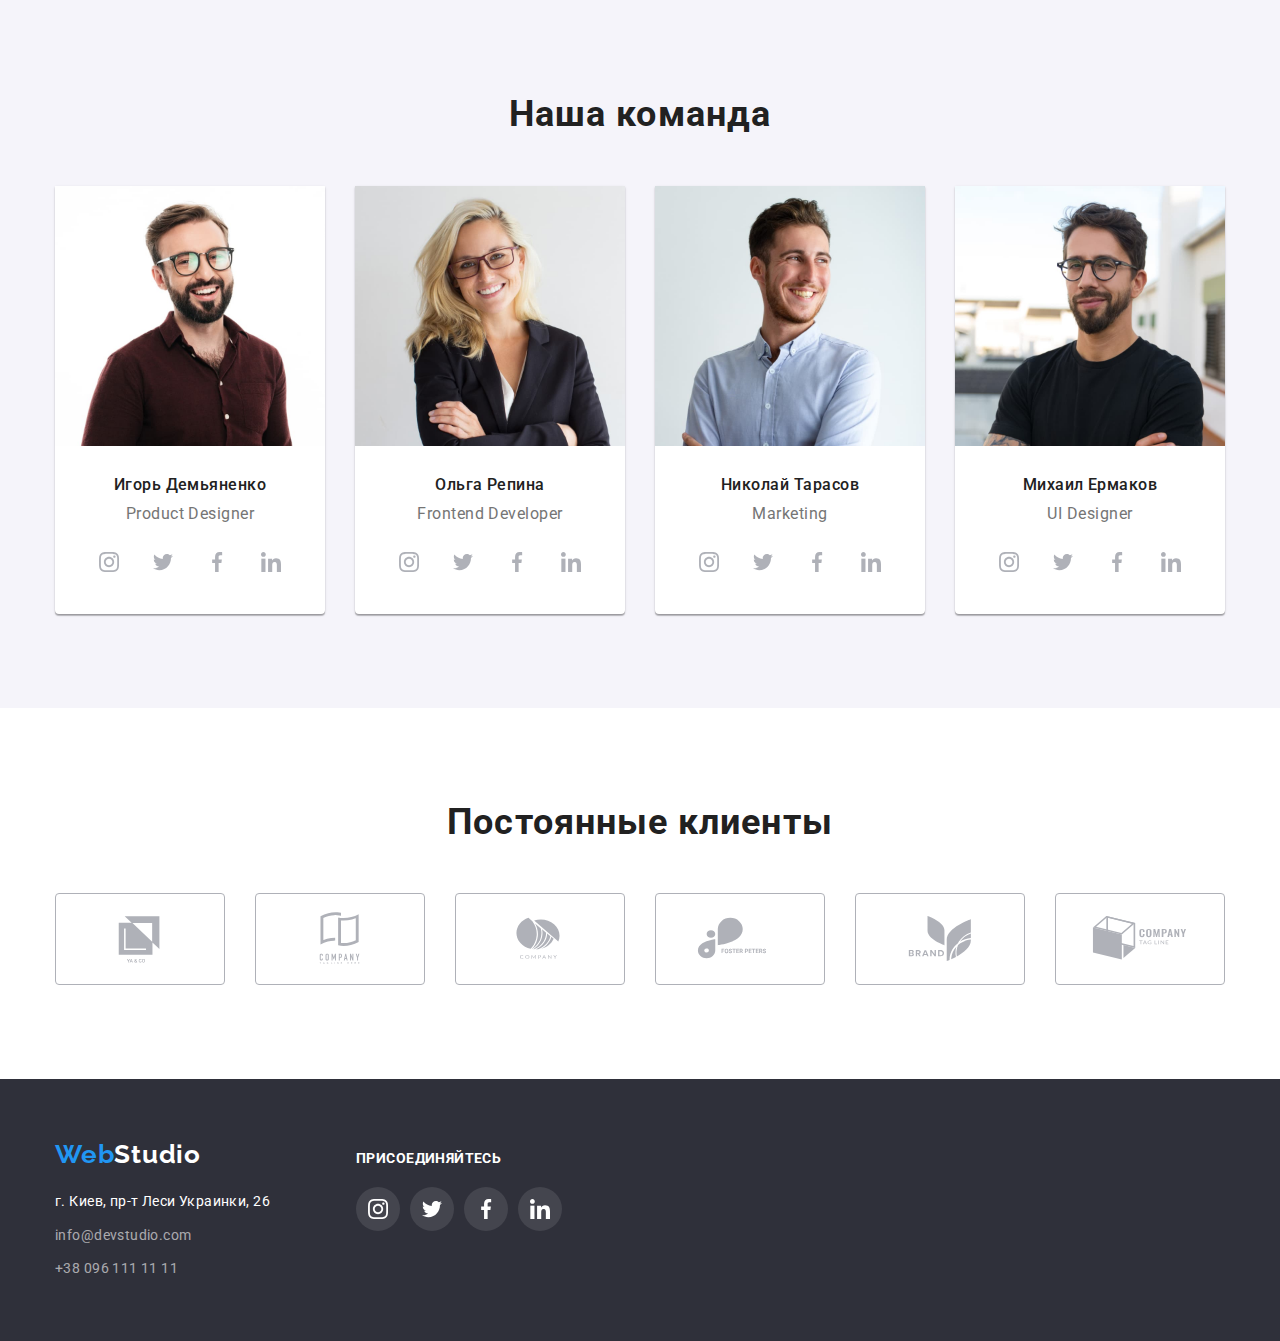
==== commit 41add264: "modal" ====
--- a/index.html
+++ b/index.html
@@ -53,7 +53,7 @@
             <section class="section-hero">
                 <div class="container">
                     <h1 class="main-title">Эффективные решения для вашего бизнеса</h1>
-                    <button class="button section-hero__button" type="button">Заказать услугу</button>
+                    <button class="button section-hero__button" type="button" data-modal-open>Заказать услугу</button>
                 </div>
             
             </section>
@@ -388,5 +388,15 @@
                 </div>
             </div>         
         </footer>
+        <div class="backdrop" data-modal>
+            <div class="modal">
+                <button class="modal__btn" type="button" data-modal-close>
+                    <svg class="modal__svg" width="18" height="18">
+                        <use href="./images/sprite.svg#icon-close-btn"></use>
+                    </svg>
+                </button>
+            </div>
+        </div>
+        <script src="./js/modal.js"></script>
     </body>
 </html>--- a/css/styles.css
+++ b/css/styles.css
@@ -463,6 +463,32 @@
     1px 4px 6px rgba(0, 0, 0, 0.16);
   transition: box-shadow 250ms cubic-bezier(0.4, 0, 0.2, 1);
 }
+.section-portfolio-pic__link:hover .section-portfolio-overlay__text,
+.section-portfolio-pic__link:focus .section-portfolio-overlay__text {
+  transform: translateY(0%);
+}
+.section-portfolio-overlay {
+  position: relative;
+  overflow: hidden;
+}
+.section-portfolio-overlay__text {
+  position: absolute;
+  top: 0;
+  left: 0;
+  width: 100%;
+  height: 100%;
+  font-style: normal;
+  font-weight: normal;
+  font-size: 18px;
+  line-height: 1.56;
+  letter-spacing: 0.03em;
+  color: var(--secondary-text-color);
+  background: var(--accent-color);
+  padding: 63px 24px;
+  transform: translateY(101%);
+  transition: transform 250ms cubic-bezier(0.4, 0, 0.2, 1);
+}
+
 .section-portfolio-text-wrapper {
   padding: 19px 24px;
   border-left: 1px solid #eeeeee;
@@ -527,3 +553,41 @@
   color: var(--secondary-text-color);
   margin-bottom: 20px;
 }
+/* modal */
+.backdrop {
+  position: fixed;
+  top: 0;
+  left: 0;
+  width: 100vw;
+  height: 100vh;
+  background: rgba(0, 0, 0, 0.2);
+}
+.modal {
+  position: absolute;
+  width: 528px;
+  min-height: 581px;
+  top: 50%;
+  left: 50%;
+  transform: translate(-50%, -50%);
+  background: #ffffff;
+  box-shadow: 0px 1px 3px rgba(0, 0, 0, 0.12), 0px 1px 1px rgba(0, 0, 0, 0.14),
+    0px 2px 1px rgba(0, 0, 0, 0.2);
+  border-radius: 4px;
+}
+.modal__btn {
+  position: absolute;
+  top: 8px;
+  right: 8px;
+
+  display: flex;
+  justify-content: center;
+  align-items: center;
+
+  width: 30px;
+  height: 30px;
+  border-radius: 50%;
+  background: #ffffff;
+  border: 1px solid rgba(0, 0, 0, 0.1);
+}
+.modal__svg {
+}
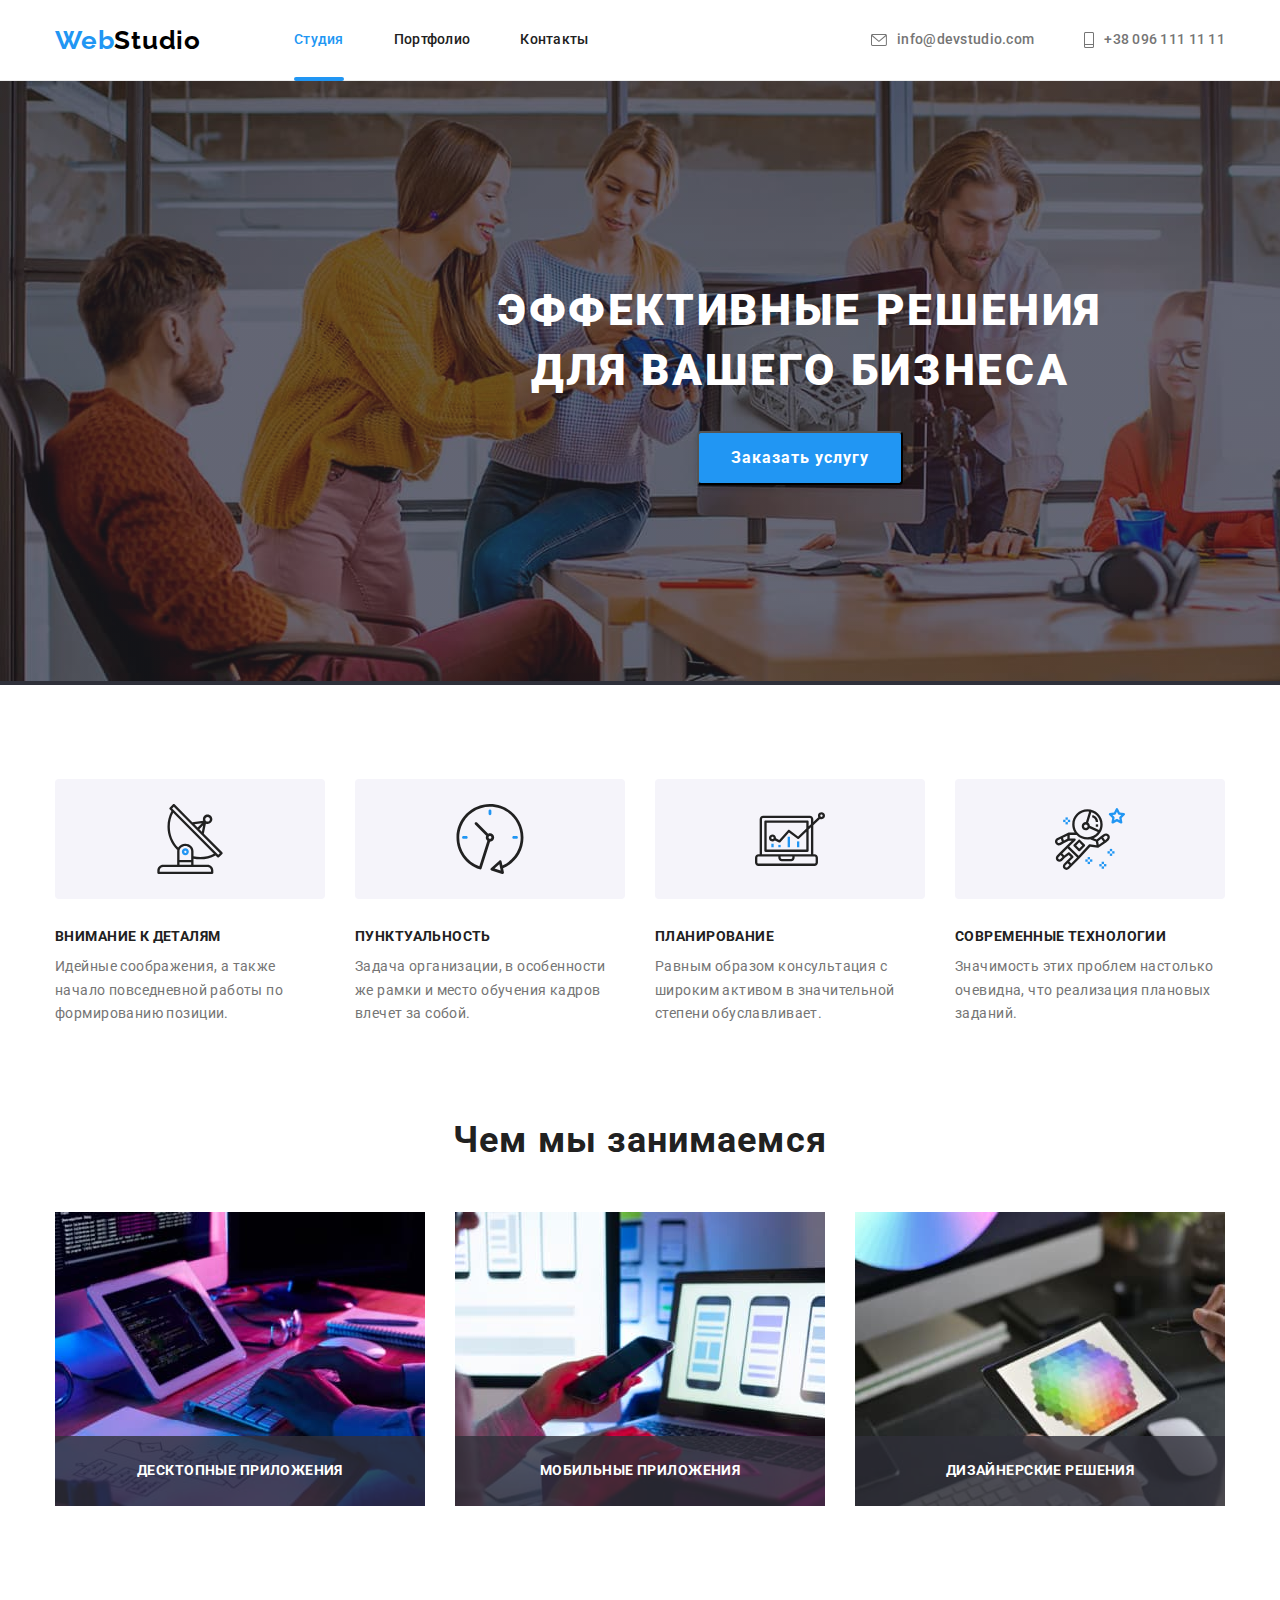
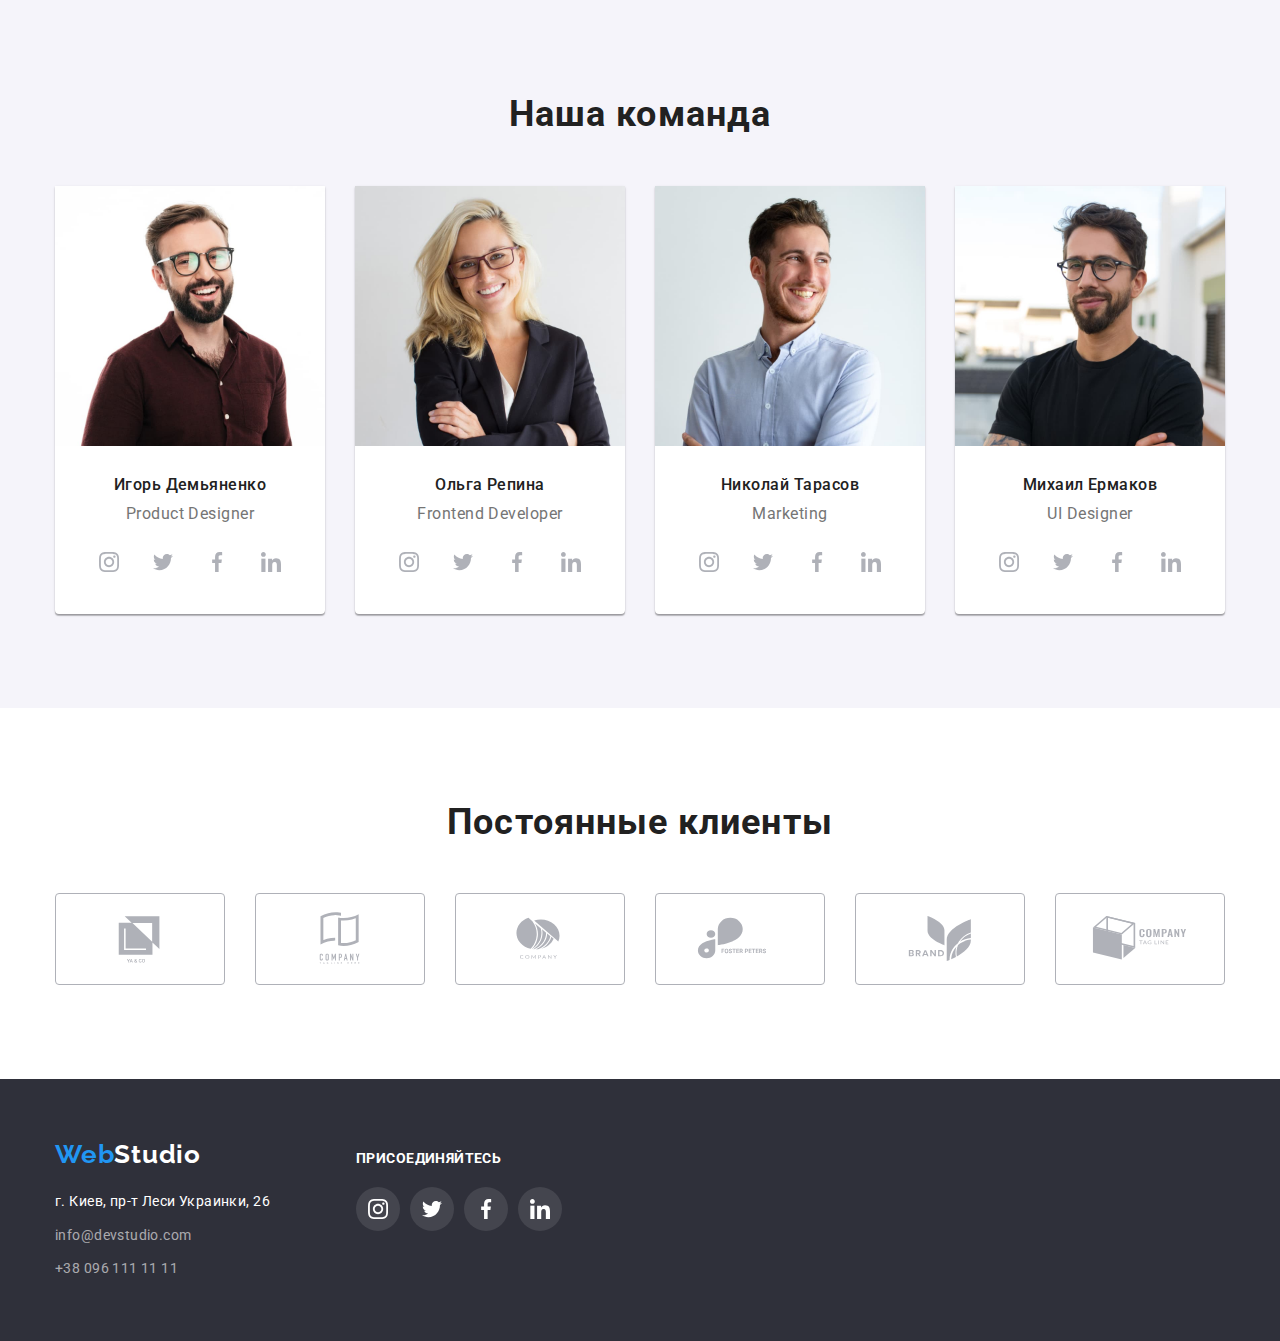
==== commit 915e51b1: "modal window" ====
--- a/index.html
+++ b/index.html
@@ -387,8 +387,9 @@
                     </ul>
                 </div>
             </div>         
-        </footer>
-        <div class="backdrop" data-modal>
+        </footer>  
+        <!-- modal -->
+        <div class="backdrop is-hidden" data-modal>
             <div class="modal">
                 <button class="modal__btn" type="button" data-modal-close>
                     <svg class="modal__svg" width="18" height="18">
--- a/css/styles.css
+++ b/css/styles.css
@@ -554,6 +554,13 @@
   margin-bottom: 20px;
 }
 /* modal */
+.backdrop.is-hidden {
+  opacity: 0;
+  visibility: hidden;
+  pointer-events: none;
+  transition: opacity 250ms cubic-bezier(0.4, 0, 0.2, 1),
+    visibility 250ms cubic-bezier(0.4, 0, 0.2, 1);
+}
 .backdrop {
   position: fixed;
   top: 0;
@@ -561,7 +568,13 @@
   width: 100vw;
   height: 100vh;
   background: rgba(0, 0, 0, 0.2);
-}
+  visibility: visible;
+  opacity: 1;
+  pointer-events: auto;
+  transition: opacity 250ms cubic-bezier(0.4, 0, 0.2, 1),
+    visibility 250ms cubic-bezier(0.4, 0, 0.2, 1);
+}
+
 .modal {
   position: absolute;
   width: 528px;
